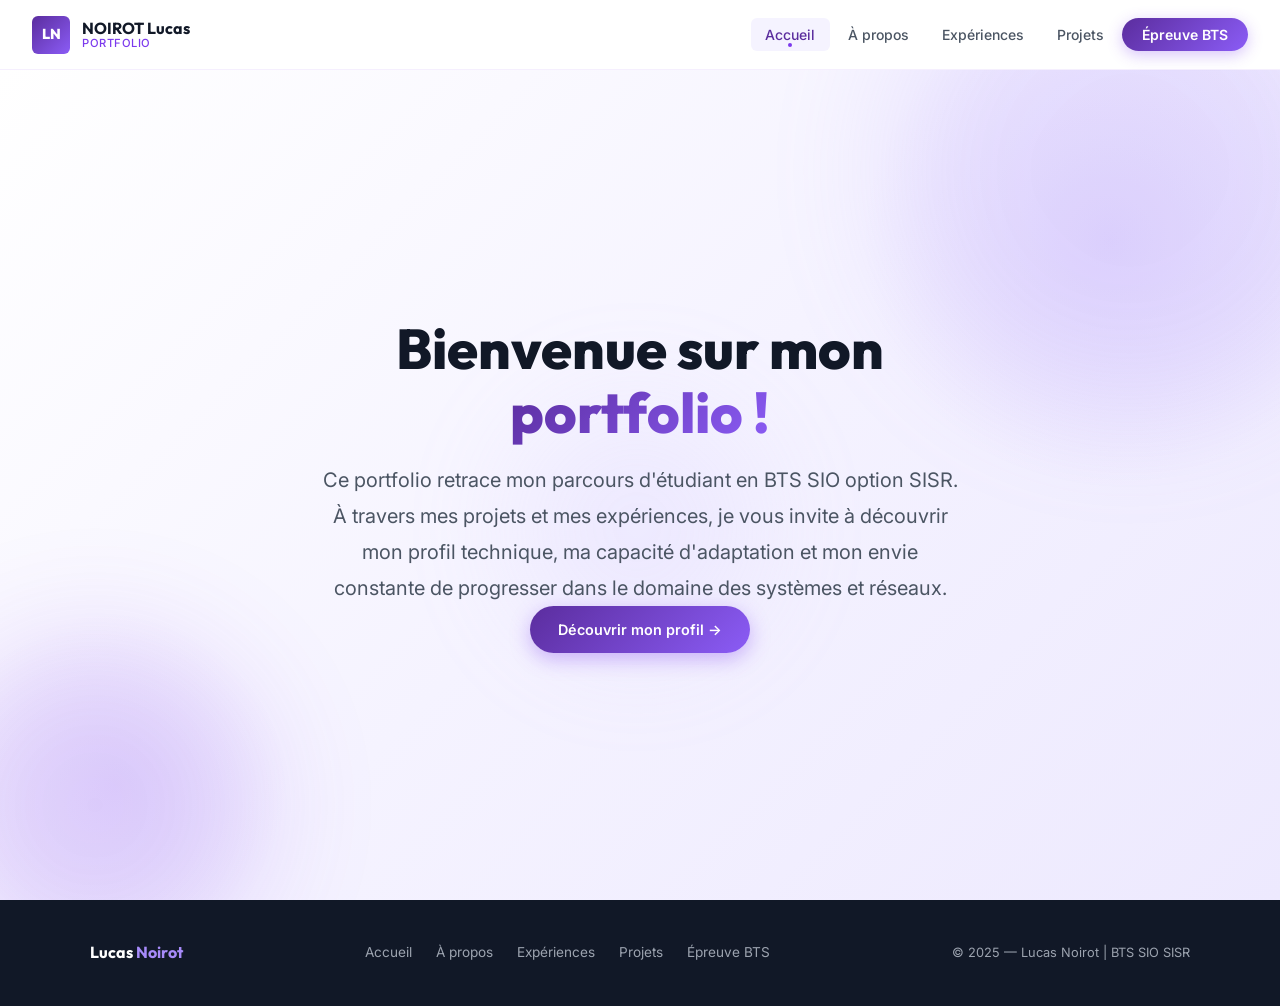
==== index.html @ 3acfbc6f "ta jmere luccas lucas" ====
<!DOCTYPE html>
<html lang="fr">
<head>
  <meta charset="UTF-8"/>
  <meta name="viewport" content="width=device-width, initial-scale=1.0"/>
  <meta name="description" content="Portfolio de Lucas Noirot — Étudiant en BTS SIO option SISR, spécialisé en administration réseau et cybersécurité."/>
  <title>Portfolio — Lucas Noirot | BTS SIO SISR</title>
  <link rel="stylesheet" href="style.css"/>
  <link rel="stylesheet" href="home.css"/>
</head>
<body>

  <!-- NAVBAR -->
  <nav class="navbar" id="navbar">
    <div class="nav-brand">
      <div class="nav-logo-icon">LN</div>
      <div class="nav-brand-text">
        <span class="nav-brand-name">NOIROT Lucas</span>
        <span class="nav-brand-title">Portfolio</span>
      </div>
    </div>
    <ul class="nav-links">
      <li><a href="index.html"               class="nav-link active">Accueil</a></li>
      <li><a href="apropos.html"             class="nav-link">À propos</a></li>
      <li><a href="experiences.html"         class="nav-link">Expériences</a></li>
      <li><a href="projets.html"             class="nav-link">Projets</a></li>
      <li><a href="epreuve-bts.html"         class="nav-link nav-cta">Épreuve BTS</a></li>
    </ul>
    <button class="hamburger" id="hamburger" aria-label="Menu">
      <span></span><span></span><span></span>
    </button>
  </nav>
  <div class="mobile-nav" id="mobileNav">
    <a href="index.html"       class="nav-link active">🏠 Accueil</a>
    <a href="apropos.html"     class="nav-link">👤 À propos</a>
    <a href="experiences.html" class="nav-link">💼 Expériences</a>
    <a href="projets.html"     class="nav-link">🗂️ Projets</a>
    <a href="epreuve-bts.html" class="nav-link">🎓 Épreuve BTS</a>
  </div>

  <main class="page">

    <!-- HERO -->
    <section class="hero">
      <div class="hero-container">
        <h1>Bienvenue sur mon<br/><span>portfolio !</span></h1>
        <p class="hero-sub">
          Ce portfolio retrace mon parcours d'étudiant en BTS SIO option SISR.
          À travers mes projets et mes expériences, je vous invite à découvrir mon profil technique,
          ma capacité d'adaptation et mon envie constante de progresser dans le domaine des systèmes et réseaux.
        </p>
        <div class="hero-actions">
          <a href="apropos.html" class="btn btn-primary">Découvrir mon profil →</a>
        </div>
      </div>
      <div class="hero-blobs">
        <div class="blob blob-1"></div>
        <div class="blob blob-2"></div>
        <div class="blob blob-3"></div>
      </div>
    </section>

  </main>

  <!-- FOOTER -->
  <footer>
    <div class="footer-inner">
      <div class="footer-brand">Lucas <span>Noirot</span></div>
      <div class="footer-links">
        <a href="index.html">Accueil</a>
        <a href="apropos.html">À propos</a>
        <a href="experiences.html">Expériences</a>
        <a href="projets.html">Projets</a>
        <a href="epreuve-bts.html">Épreuve BTS</a>
      </div>
      <p class="footer-copy">© 2025 — Lucas Noirot | BTS SIO SISR</p>
    </div>
  </footer>

  <script src="main.js"></script>
</body>
</html>
---- style.css ----
@import url('https://fonts.googleapis.com/css2?family=Inter:wght@300;400;500;600;700;800&family=Outfit:wght@400;500;600;700;800&display=swap');

/* ─── DESIGN TOKENS ─────────────────────────────────────────── */
:root {
  --purple-900: #2d1458;
  --purple-800: #3b1a7a;
  --purple-700: #5b2d9e;
  --purple-600: #7c3aed;
  --purple-500: #8b5cf6;
  --purple-400: #a78bfa;
  --purple-300: #c4b5fd;
  --purple-200: #ddd6fe;
  --purple-100: #ede9fe;
  --purple-50:  #f5f3ff;

  --white: #ffffff;
  --gray-50:  #f9fafb;
  --gray-100: #f3f4f6;
  --gray-200: #e5e7eb;
  --gray-400: #9ca3af;
  --gray-600: #4b5563;
  --gray-800: #1f2937;
  --gray-900: #111827;

  --gradient-hero: linear-gradient(135deg, #ffffff 0%, #f5f3ff 50%, #ede9fe 100%);
  --gradient-purple: linear-gradient(135deg, var(--purple-700) 0%, var(--purple-500) 100%);
  --gradient-card: linear-gradient(145deg, #ffffff 0%, #f9f7ff 100%);

  --shadow-sm:  0 1px 3px rgba(124,58,237,.08), 0 1px 2px rgba(0,0,0,.04);
  --shadow-md:  0 4px 16px rgba(124,58,237,.12), 0 2px 6px rgba(0,0,0,.05);
  --shadow-lg:  0 10px 40px rgba(124,58,237,.15), 0 4px 12px rgba(0,0,0,.06);
  --shadow-xl:  0 20px 60px rgba(124,58,237,.20), 0 8px 20px rgba(0,0,0,.08);

  --radius-sm:  6px;
  --radius-md:  12px;
  --radius-lg:  20px;
  --radius-xl:  28px;
  --radius-full: 9999px;

  --transition: all .25s cubic-bezier(.4,0,.2,1);
  --transition-slow: all .4s cubic-bezier(.4,0,.2,1);
}

/* ─── RESET ──────────────────────────────────────────────────── */
*, *::before, *::after { box-sizing: border-box; margin: 0; padding: 0; }
html { scroll-behavior: smooth; font-size: 16px; }
body {
  font-family: 'Inter', sans-serif;
  background: var(--white);
  color: var(--gray-800);
  line-height: 1.6;
  overflow-x: hidden;
}
a { text-decoration: none; color: inherit; }
ul { list-style: none; }
img { display: block; max-width: 100%; }

/* ─── SCROLLBAR ──────────────────────────────────────────────── */
::-webkit-scrollbar { width: 6px; }
::-webkit-scrollbar-track { background: var(--purple-50); }
::-webkit-scrollbar-thumb { background: var(--purple-400); border-radius: 3px; }

/* ─── NAVBAR ─────────────────────────────────────────────────── */
.navbar {
  position: fixed;
  top: 0; left: 0; right: 0;
  z-index: 1000;
  background: rgba(255,255,255,.85);
  backdrop-filter: blur(20px);
  -webkit-backdrop-filter: blur(20px);
  border-bottom: 1px solid rgba(124,58,237,.08);
  padding: 0 2rem;
  height: 70px;
  display: flex;
  align-items: center;
  justify-content: space-between;
  transition: var(--transition);
}
.navbar.scrolled {
  box-shadow: var(--shadow-md);
}
.nav-brand {
  display: flex;
  align-items: center;
  gap: .75rem;
}
.nav-logo-icon {
  width: 38px; height: 38px;
  background: var(--gradient-purple);
  border-radius: var(--radius-sm);
  display: flex; align-items: center; justify-content: center;
  color: white;
  font-family: 'Outfit', sans-serif;
  font-weight: 800;
  font-size: .9rem;
  letter-spacing: -.5px;
}
.nav-brand-text {
  display: flex;
  flex-direction: column;
  line-height: 1.1;
}
.nav-brand-name {
  font-family: 'Outfit', sans-serif;
  font-weight: 700;
  font-size: 1rem;
  color: var(--gray-900);
}
.nav-brand-title {
  font-size: .7rem;
  color: var(--purple-600);
  font-weight: 500;
  letter-spacing: .5px;
  text-transform: uppercase;
}
.nav-links {
  display: flex;
  align-items: center;
  gap: .25rem;
}
.nav-link {
  position: relative;
  padding: .5rem .9rem;
  font-size: .875rem;
  font-weight: 500;
  color: var(--gray-600);
  border-radius: var(--radius-sm);
  transition: var(--transition);
}
.nav-link:hover, .nav-link.active {
  color: var(--purple-700);
  background: var(--purple-50);
}
.nav-link.active::after {
  content: '';
  position: absolute;
  bottom: 4px; left: 50%;
  transform: translateX(-50%);
  width: 4px; height: 4px;
  background: var(--purple-600);
  border-radius: 50%;
}
.nav-cta {
  background: var(--gradient-purple);
  color: white !important;
  border-radius: var(--radius-full);
  padding: .5rem 1.25rem !important;
  font-weight: 600;
  box-shadow: 0 4px 15px rgba(124,58,237,.3);
}
.nav-cta:hover {
  transform: translateY(-1px);
  box-shadow: 0 6px 20px rgba(124,58,237,.4);
  background: var(--purple-50) !important;
  color: var(--purple-700) !important;
}

/* Hamburger */
.hamburger {
  display: none;
  flex-direction: column;
  gap: 5px;
  cursor: pointer;
  padding: .5rem;
  border: none;
  background: none;
}
.hamburger span {
  display: block;
  width: 24px; height: 2px;
  background: var(--gray-800);
  border-radius: 2px;
  transition: var(--transition);
}

/* Mobile Nav */
.mobile-nav {
  display: none;
  position: fixed;
  top: 70px; left: 0; right: 0;
  background: rgba(255,255,255,.97);
  backdrop-filter: blur(20px);
  z-index: 999;
  padding: 1rem;
  border-bottom: 1px solid var(--purple-100);
  flex-direction: column;
  gap: .5rem;
  box-shadow: var(--shadow-lg);
}
.mobile-nav.open { display: flex; }
.mobile-nav .nav-link { padding: .75rem 1rem; font-size: 1rem; }

/* ─── PAGE WRAPPER ───────────────────────────────────────────── */
.page { padding-top: 70px; min-height: 100vh; }

/* ─── HERO SECTION ───────────────────────────────────────────── */
.hero {
  background: var(--gradient-hero);
  min-height: calc(100vh - 70px);
  display: flex;
  align-items: center;
  padding: 4rem 2rem;
  position: relative;
  overflow: hidden;
}
.hero::before {
  content: '';
  position: absolute;
  top: -80px; right: -80px;
  width: 500px; height: 500px;
  background: radial-gradient(circle, rgba(139,92,246,.14) 0%, transparent 70%);
  border-radius: 50%;
  pointer-events: none;
}
.hero::after {
  content: '';
  position: absolute;
  bottom: -60px; left: -60px;
  width: 350px; height: 350px;
  background: radial-gradient(circle, rgba(124,58,237,.1) 0%, transparent 70%);
  border-radius: 50%;
  pointer-events: none;
}
.hero-container {
  max-width: 780px;
  margin: 0 auto;
  text-align: center;
  position: relative;
  z-index: 1;
}
.hero-badge {
  display: inline-flex;
  align-items: center;
  gap: .5rem;
  background: rgba(124,58,237,.1);
  color: var(--purple-700);
  border: 1px solid rgba(124,58,237,.2);
  padding: .4rem 1rem;
  border-radius: var(--radius-full);
  font-size: .8rem;
  font-weight: 600;
  letter-spacing: .5px;
  text-transform: uppercase;
  margin-bottom: 1.5rem;
  animation: fadeInDown .6s ease both;
}
.hero-badge::before { content: '●'; font-size: .5rem; animation: pulse 2s infinite; }
@keyframes pulse { 0%,100% { opacity: 1; } 50% { opacity: .4; } }

.hero h1 {
  font-family: 'Outfit', sans-serif;
  font-size: clamp(2rem, 5vw, 3.5rem);
  font-weight: 800;
  color: var(--gray-900);
  line-height: 1.15;
  margin-bottom: 1rem;
  animation: fadeInUp .6s ease .1s both;
}
.hero h1 span {
  background: var(--gradient-purple);
  -webkit-background-clip: text;
  -webkit-text-fill-color: transparent;
  background-clip: text;
}
.hero-sub {
  font-size: clamp(1rem, 2vw, 1.25rem);
  color: var(--gray-600);
  max-width: 640px;
  margin: 0 auto;
  line-height: 1.8;
  animation: fadeInUp .6s ease .2s both;
}
.hero-actions {
  display: flex;
  gap: 1rem;
  justify-content: center;
  flex-wrap: wrap;
  animation: fadeInUp .6s ease .3s both;
}

/* ─── BUTTONS ────────────────────────────────────────────────── */
.btn {
  display: inline-flex;
  align-items: center;
  gap: .5rem;
  padding: .75rem 1.75rem;
  border-radius: var(--radius-full);
  font-size: .9rem;
  font-weight: 600;
  border: none;
  cursor: pointer;
  transition: var(--transition);
  text-decoration: none;
}
.btn-primary {
  background: var(--gradient-purple);
  color: white;
  box-shadow: 0 6px 20px rgba(124,58,237,.35);
}
.btn-primary:hover {
  transform: translateY(-2px);
  box-shadow: 0 10px 28px rgba(124,58,237,.45);
}
.btn-outline {
  background: transparent;
  color: var(--purple-700);
  border: 2px solid var(--purple-300);
}
.btn-outline:hover {
  background: var(--purple-50);
  border-color: var(--purple-500);
  transform: translateY(-2px);
}

/* ─── SECTION BASICS ─────────────────────────────────────────── */
.section {
  padding: 4rem 2rem;
}
.section-alt { background: var(--purple-50); }
.section-header {
  text-align: center;
  margin-bottom: 3rem;
}
.section-label {
  display: inline-block;
  font-size: .75rem;
  font-weight: 700;
  letter-spacing: 2px;
  text-transform: uppercase;
  color: var(--purple-600);
  margin-bottom: .75rem;
}
.section-title {
  font-family: 'Outfit', sans-serif;
  font-size: clamp(1.6rem, 3vw, 2.4rem);
  font-weight: 800;
  color: var(--gray-900);
  margin-bottom: .75rem;
}
.section-title span {
  background: var(--gradient-purple);
  -webkit-background-clip: text;
  -webkit-text-fill-color: transparent;
  background-clip: text;
}
.section-desc {
  color: var(--gray-600);
  max-width: 550px;
  margin: 0 auto;
  font-size: .95rem;
}
.container { max-width: 1100px; margin: 0 auto; }

/* ─── CARDS ──────────────────────────────────────────────────── */
.card {
  background: var(--gradient-card);
  border: 1px solid rgba(124,58,237,.1);
  border-radius: var(--radius-lg);
  padding: 1.75rem;
  box-shadow: var(--shadow-sm);
  transition: var(--transition);
}
.card:hover {
  transform: translateY(-4px);
  box-shadow: var(--shadow-lg);
  border-color: rgba(124,58,237,.2);
}

/* ─── TAGS / BADGES ──────────────────────────────────────────── */
.tag {
  display: inline-flex;
  align-items: center;
  gap: .3rem;
  padding: .2rem .65rem;
  border-radius: var(--radius-full);
  font-size: .75rem;
  font-weight: 600;
  background: var(--purple-100);
  color: var(--purple-700);
  border: 1px solid var(--purple-200);
}
.tag-stage { background: rgba(139,92,246,.12); color: var(--purple-700); border-color: var(--purple-200); }
.tag-pro   { background: rgba(45,20,88,.08); color: var(--purple-900); border-color: rgba(45,20,88,.15); }
.tag-decouverte { background: rgba(16,185,129,.1); color: #065f46; border-color: rgba(16,185,129,.25); }

/* ─── FOOTER ─────────────────────────────────────────────────── */
footer {
  background: var(--gray-900);
  color: var(--gray-400);
  padding: 2.5rem 2rem;
}
.footer-inner {
  max-width: 1100px;
  margin: 0 auto;
  display: flex;
  align-items: center;
  justify-content: space-between;
  flex-wrap: wrap;
  gap: 1rem;
}
.footer-brand {
  font-family: 'Outfit', sans-serif;
  font-weight: 700;
  color: white;
  font-size: 1rem;
}
.footer-brand span { color: var(--purple-400); }
.footer-links { display: flex; gap: 1.5rem; }
.footer-links a { font-size: .85rem; transition: var(--transition); }
.footer-links a:hover { color: var(--purple-400); }
.footer-copy { font-size: .8rem; color: var(--gray-400); }

/* ─── ANIMATIONS ─────────────────────────────────────────────── */
@keyframes fadeInUp   { from { opacity:0; transform: translateY(20px); } to { opacity:1; transform: none; } }
@keyframes fadeInDown { from { opacity:0; transform: translateY(-20px); } to { opacity:1; transform: none; } }

.animate-in {
  opacity: 0;
  transform: translateY(24px);
  transition: opacity .55s ease, transform .55s ease;
}
.animate-in.visible {
  opacity: 1;
  transform: none;
}
.delay-1 { transition-delay: .1s; }
.delay-2 { transition-delay: .2s; }
.delay-3 { transition-delay: .3s; }
.delay-4 { transition-delay: .4s; }

/* ─── DIVIDER ────────────────────────────────────────────────── */
.divider {
  width: 60px; height: 4px;
  background: var(--gradient-purple);
  border-radius: 2px;
  margin: 1rem auto 0;
}

/* ─── RESPONSIVE ─────────────────────────────────────────────── */
@media (max-width: 768px) {
  .nav-links { display: none; }
  .hamburger { display: flex; }
  .hero { padding: 3rem 1.25rem 2.5rem; }
  .section { padding: 3rem 1.25rem; }
  .footer-inner { flex-direction: column; text-align: center; }
  .footer-links { justify-content: center; }
}
---- home.css ----
/* ─── HOME SPECIFIC ──────────────────────────────────────────── */

/* Blobs */
.hero-blobs { position: absolute; inset: 0; pointer-events: none; overflow: hidden; }
.blob {
  position: absolute;
  border-radius: 50%;
  filter: blur(60px);
  opacity: .15;
}
.blob-1 {
  width: 500px; height: 500px;
  background: var(--purple-400);
  top: -150px; right: -100px;
  animation: float1 8s ease-in-out infinite;
}
.blob-2 {
  width: 350px; height: 350px;
  background: var(--purple-600);
  bottom: -80px; left: -80px;
  animation: float2 10s ease-in-out infinite;
}
.blob-3 {
  width: 250px; height: 250px;
  background: var(--purple-300);
  top: 40%; left: 40%;
  animation: float1 12s ease-in-out infinite reverse;
}
@keyframes float1 { 0%,100% { transform: translateY(0) scale(1); } 50% { transform: translateY(-30px) scale(1.05); } }
@keyframes float2 { 0%,100% { transform: translateY(0) scale(1); } 50% { transform: translateY(20px) scale(.95); } }

/* Stats */
.section-stats { padding-top: 3rem; padding-bottom: 3rem; }
.stats-grid {
  display: grid;
  grid-template-columns: repeat(auto-fit, minmax(200px, 1fr));
  gap: 1.25rem;
}
.stat-card {
  background: white;
  border: 1px solid rgba(124,58,237,.1);
  border-radius: var(--radius-lg);
  padding: 1.5rem;
  text-align: center;
  box-shadow: var(--shadow-sm);
  transition: var(--transition);
  position: relative;
  overflow: hidden;
}
.stat-card::before {
  content: '';
  position: absolute;
  top: 0; left: 0; right: 0;
  height: 3px;
  background: var(--gradient-purple);
}
.stat-card:hover { transform: translateY(-4px); box-shadow: var(--shadow-md); }
.stat-number {
  display: block;
  font-family: 'Outfit', sans-serif;
  font-size: 2.25rem;
  font-weight: 800;
  background: var(--gradient-purple);
  -webkit-background-clip: text;
  -webkit-text-fill-color: transparent;
  background-clip: text;
  line-height: 1;
  margin-bottom: .4rem;
}
.stat-label {
  font-size: .8rem;
  color: var(--gray-600);
  font-weight: 500;
}

/* Rubriques */
.rubriques-grid {
  display: grid;
  grid-template-columns: repeat(auto-fit, minmax(230px, 1fr));
  gap: 1.25rem;
}
.rubrique-card {
  display: flex;
  flex-direction: column;
  gap: .75rem;
  background: white;
  border: 1px solid rgba(124,58,237,.1);
  border-radius: var(--radius-lg);
  padding: 2rem 1.5rem;
  box-shadow: var(--shadow-sm);
  transition: var(--transition);
  cursor: pointer;
}
.rubrique-card:hover {
  transform: translateY(-6px);
  box-shadow: var(--shadow-xl);
  border-color: var(--purple-400);
}
.rubrique-card:hover .rubrique-link { color: var(--purple-600); gap: .75rem; }
.rubrique-icon {
  width: 52px; height: 52px;
  background: var(--purple-50);
  border: 1px solid var(--purple-200);
  border-radius: var(--radius-md);
  display: flex;
  align-items: center;
  justify-content: center;
  font-size: 1.5rem;
}
.rubrique-card h3 {
  font-family: 'Outfit', sans-serif;
  font-size: 1.05rem;
  font-weight: 700;
  color: var(--gray-900);
}
.rubrique-card p {
  font-size: .875rem;
  color: var(--gray-600);
  line-height: 1.6;
  flex: 1;
}
.rubrique-link {
  font-size: .85rem;
  font-weight: 600;
  color: var(--purple-500);
  display: inline-flex;
  align-items: center;
  gap: .35rem;
  transition: var(--transition);
}

/* Skills */
.skills-grid {
  display: grid;
  grid-template-columns: repeat(auto-fit, minmax(160px, 1fr));
  gap: 1rem;
}
.skill-item {
  display: flex;
  flex-direction: column;
  align-items: center;
  gap: .75rem;
  background: white;
  border: 1px solid rgba(124,58,237,.08);
  border-radius: var(--radius-lg);
  padding: 1.5rem 1rem;
  text-align: center;
  transition: var(--transition);
  box-shadow: var(--shadow-sm);
}
.skill-item:hover {
  background: var(--purple-50);
  border-color: var(--purple-300);
  transform: translateY(-3px);
  box-shadow: var(--shadow-md);
}
.skill-icon {
  font-size: 1.75rem;
  width: 52px; height: 52px;
  background: var(--purple-100);
  border-radius: var(--radius-md);
  display: flex;
  align-items: center;
  justify-content: center;
}
.skill-name {
  font-size: .82rem;
  font-weight: 600;
  color: var(--gray-700);
}
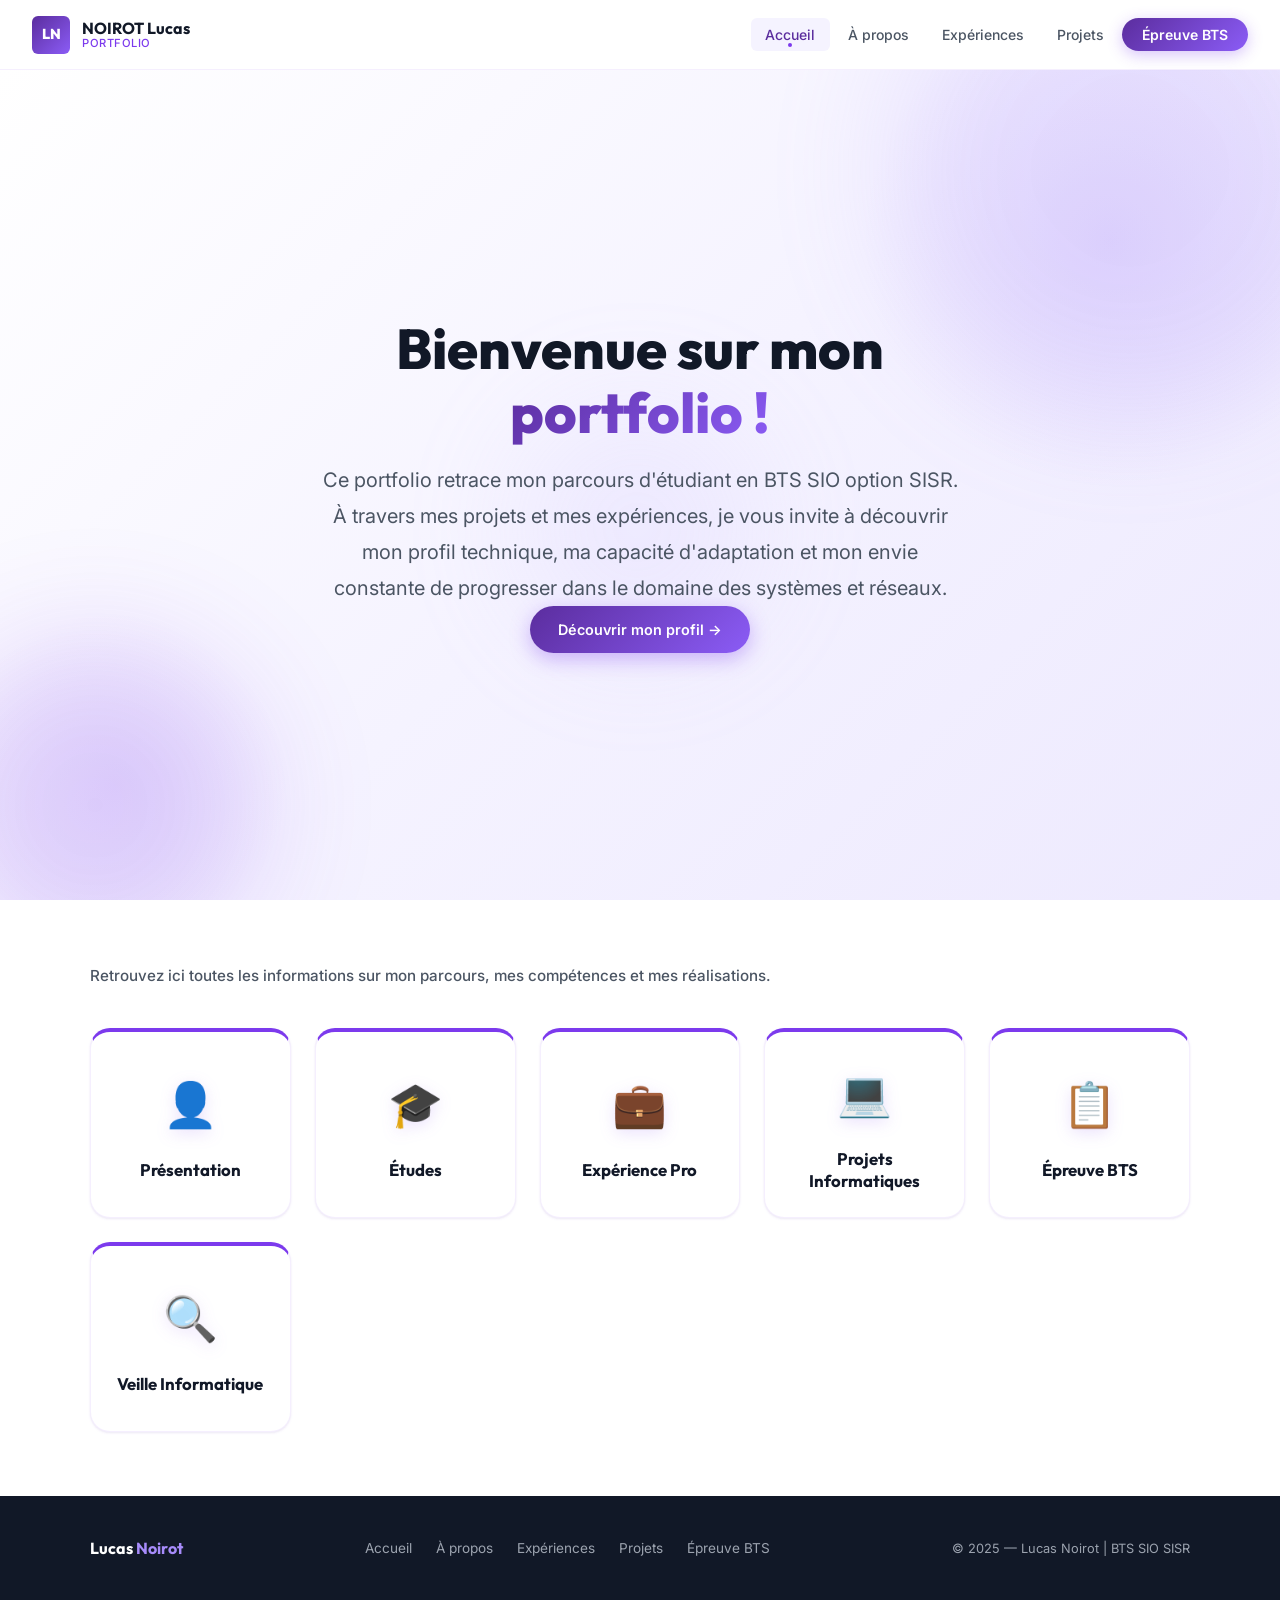
==== commit 3513ab06: "update home" ====
--- a/index.html
+++ b/index.html
@@ -10,7 +10,6 @@
 </head>
 <body>
 
-  <!-- NAVBAR -->
   <nav class="navbar" id="navbar">
     <div class="nav-brand">
       <div class="nav-logo-icon">LN</div>
@@ -40,7 +39,6 @@
 
   <main class="page">
 
-    <!-- HERO -->
     <section class="hero">
       <div class="hero-container">
         <h1>Bienvenue sur mon<br/><span>portfolio !</span></h1>
@@ -60,9 +58,43 @@
       </div>
     </section>
 
+    <section class="quick-nav-section">
+      <div class="container">
+        <p class="section-desc animate-in" style="text-align: left; max-width: 100%; margin-bottom: 2rem; color: var(--gray-600); font-weight: 500;">
+          Retrouvez ici toutes les informations sur mon parcours, mes compétences et mes réalisations.
+        </p>
+        
+        <div class="quick-nav-grid">
+          <a href="apropos.html" class="quick-nav-card animate-in">
+            <div class="quick-nav-icon">👤</div>
+            <h3 class="quick-nav-title">Présentation</h3>
+          </a>
+          <a href="apropos.html#etudes" class="quick-nav-card animate-in delay-1">
+            <div class="quick-nav-icon">🎓</div>
+            <h3 class="quick-nav-title">Études</h3>
+          </a>
+          <a href="experiences.html" class="quick-nav-card animate-in delay-2">
+            <div class="quick-nav-icon">💼</div>
+            <h3 class="quick-nav-title">Expérience Pro</h3>
+          </a>
+          <a href="projets.html" class="quick-nav-card animate-in delay-3">
+            <div class="quick-nav-icon">💻</div>
+            <h3 class="quick-nav-title">Projets Informatiques</h3>
+          </a>
+          <a href="epreuve-bts.html" class="quick-nav-card animate-in delay-4">
+            <div class="quick-nav-icon">📋</div>
+            <h3 class="quick-nav-title">Épreuve BTS</h3>
+          </a>
+          <a href="epreuve-bts.html#veille" class="quick-nav-card animate-in">
+            <div class="quick-nav-icon">🔍</div>
+            <h3 class="quick-nav-title">Veille Informatique</h3>
+          </a>
+        </div>
+      </div>
+    </section>
+
   </main>
 
-  <!-- FOOTER -->
   <footer>
     <div class="footer-inner">
       <div class="footer-brand">Lucas <span>Noirot</span></div>
--- a/home.css
+++ b/home.css
@@ -168,3 +168,99 @@
   font-weight: 600;
   color: var(--gray-700);
 }
+
+/* Quick Navigation Cards (from user screenshot) */
+.quick-nav-section {
+  padding: 4rem 2rem;
+  background: var(--white);
+  position: relative;
+  z-index: 2;
+}
+
+.quick-nav-grid {
+  display: grid;
+  grid-template-columns: repeat(5, 1fr);
+  gap: 1.5rem;
+  max-width: 1100px;
+  margin: 2.5rem auto 0;
+}
+
+.quick-nav-card {
+  background: white;
+  border-radius: var(--radius-lg);
+  border: 1px solid rgba(124, 58, 237, 0.08);
+  border-top: 4px solid var(--purple-600);
+  padding: 2.5rem 1.5rem;
+  text-align: center;
+  display: flex;
+  flex-direction: column;
+  align-items: center;
+  justify-content: center;
+  gap: 1.25rem;
+  box-shadow: var(--shadow-sm);
+  transition: var(--transition);
+  cursor: pointer;
+  height: 190px;
+  text-decoration: none;
+  color: inherit;
+}
+
+.quick-nav-card:hover {
+  transform: translateY(-6px);
+  box-shadow: var(--shadow-xl);
+  border-top-color: var(--purple-800);
+  border-color: rgba(124, 58, 237, 0.2);
+}
+
+.quick-nav-icon {
+  font-size: 2.75rem;
+  filter: drop-shadow(0 4px 8px rgba(124, 58, 237, 0.15));
+  transition: var(--transition);
+}
+
+.quick-nav-card:hover .quick-nav-icon {
+  transform: scale(1.12);
+}
+
+.quick-nav-title {
+  font-family: 'Outfit', sans-serif;
+  font-size: 1.05rem;
+  font-weight: 700;
+  color: var(--gray-900);
+  margin: 0;
+  line-height: 1.3;
+}
+
+/* For grid columns on medium/small screens */
+@media (max-width: 1024px) {
+  .quick-nav-grid {
+    grid-template-columns: repeat(3, 1fr);
+  }
+}
+
+@media (max-width: 768px) {
+  .quick-nav-grid {
+    grid-template-columns: repeat(2, 1fr);
+    gap: 1.25rem;
+  }
+  .quick-nav-card {
+    height: 170px;
+    padding: 2rem 1rem;
+  }
+  .quick-nav-icon {
+    font-size: 2.5rem;
+  }
+  .quick-nav-title {
+    font-size: 0.95rem;
+  }
+}
+
+@media (max-width: 480px) {
+  .quick-nav-grid {
+    grid-template-columns: 1fr;
+    gap: 1rem;
+  }
+  .quick-nav-card {
+    height: 150px;
+  }
+}
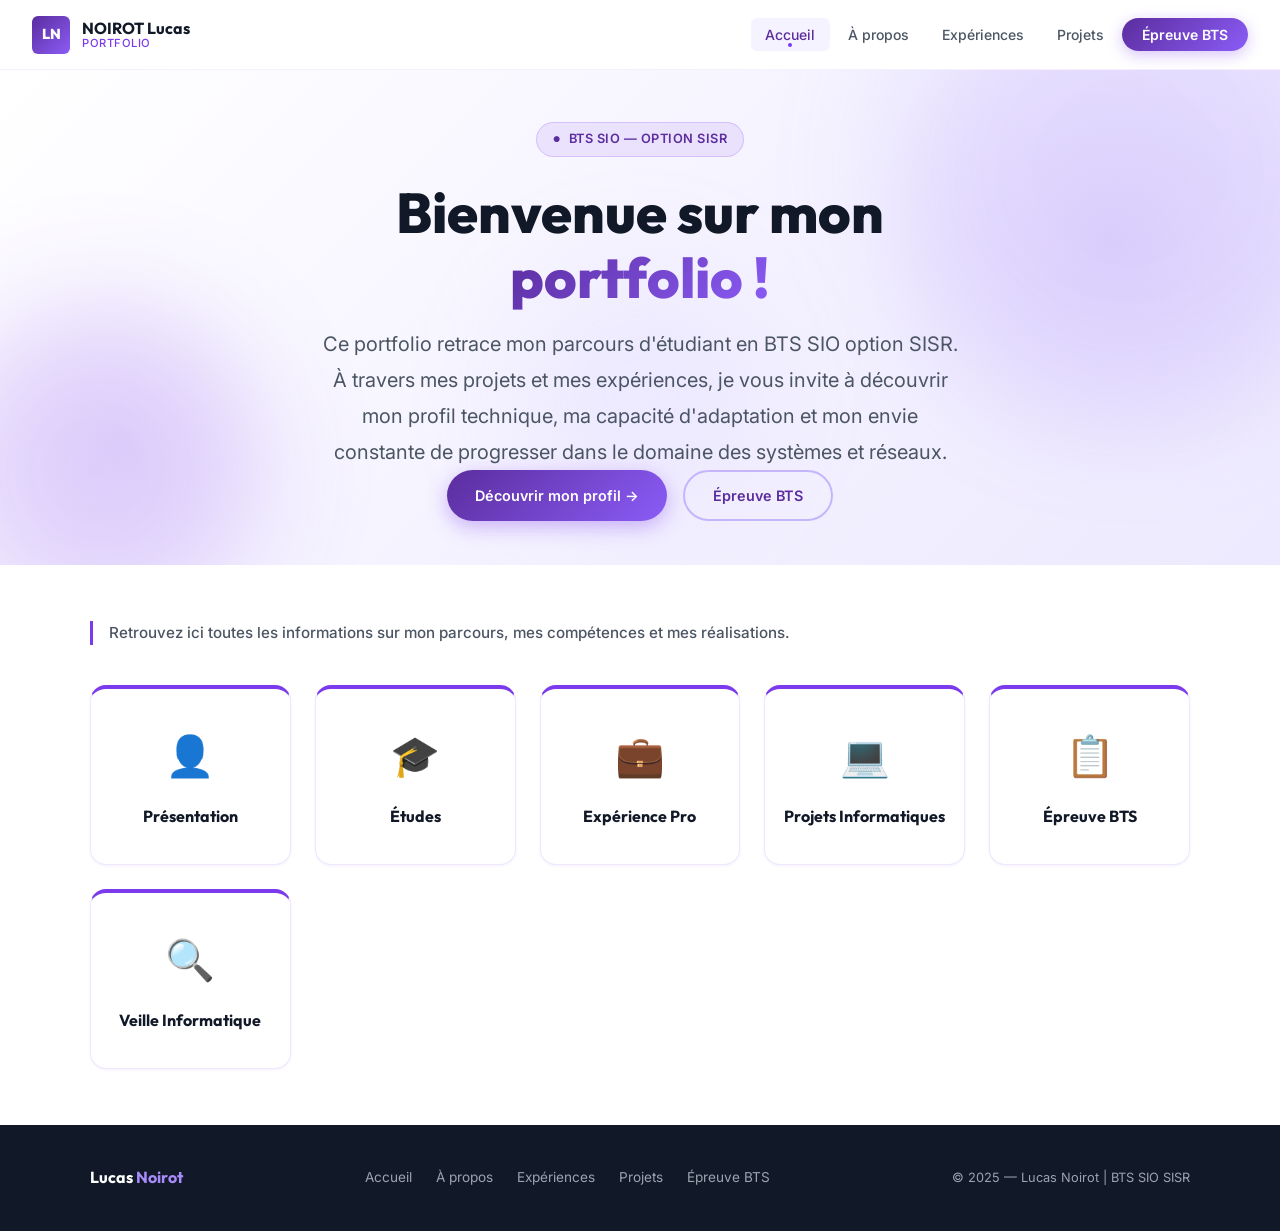
==== commit 56041550: "Update index.html" ====
--- a/index.html
+++ b/index.html
@@ -39,8 +39,9 @@
 
   <main class="page">
 
-    <section class="hero">
+    <section class="hero" style="min-height: 55vh; padding: 3rem 2rem 2.5rem;">
       <div class="hero-container">
+        <div class="hero-badge">BTS SIO — Option SISR</div>
         <h1>Bienvenue sur mon<br/><span>portfolio !</span></h1>
         <p class="hero-sub">
           Ce portfolio retrace mon parcours d'étudiant en BTS SIO option SISR.
@@ -49,6 +50,7 @@
         </p>
         <div class="hero-actions">
           <a href="apropos.html" class="btn btn-primary">Découvrir mon profil →</a>
+          <a href="epreuve-bts.html" class="btn btn-outline">Épreuve BTS</a>
         </div>
       </div>
       <div class="hero-blobs">
@@ -58,37 +60,44 @@
       </div>
     </section>
 
-    <section class="quick-nav-section">
+    <section style="padding: 3.5rem 2rem; background: #fff;">
       <div class="container">
-        <p class="section-desc animate-in" style="text-align: left; max-width: 100%; margin-bottom: 2rem; color: var(--gray-600); font-weight: 500;">
+        <p style="font-size: 0.95rem; color: #4b5563; font-weight: 500; margin-bottom: 2.5rem; border-left: 3px solid #7c3aed; padding-left: 1rem;">
           Retrouvez ici toutes les informations sur mon parcours, mes compétences et mes réalisations.
         </p>
-        
-        <div class="quick-nav-grid">
-          <a href="apropos.html" class="quick-nav-card animate-in">
-            <div class="quick-nav-icon">👤</div>
-            <h3 class="quick-nav-title">Présentation</h3>
+
+        <div style="display: grid; grid-template-columns: repeat(auto-fill, minmax(180px, 1fr)); gap: 1.5rem;">
+
+          <a href="apropos.html" style="display:flex; flex-direction:column; align-items:center; justify-content:center; gap:1rem; background:#fff; border:1px solid rgba(124,58,237,0.12); border-top:4px solid #7c3aed; border-radius:16px; padding:2rem 1rem; text-align:center; height:180px; text-decoration:none; color:inherit; box-shadow:0 1px 3px rgba(124,58,237,0.08); transition:all .25s ease;" onmouseover="this.style.transform='translateY(-6px)';this.style.boxShadow='0 20px 60px rgba(124,58,237,0.2)'" onmouseout="this.style.transform='';this.style.boxShadow='0 1px 3px rgba(124,58,237,0.08)'">
+            <span style="font-size:2.5rem;">👤</span>
+            <span style="font-family:'Outfit',sans-serif; font-size:1rem; font-weight:700; color:#111827;">Présentation</span>
           </a>
-          <a href="apropos.html#etudes" class="quick-nav-card animate-in delay-1">
-            <div class="quick-nav-icon">🎓</div>
-            <h3 class="quick-nav-title">Études</h3>
+
+          <a href="apropos.html#etudes" style="display:flex; flex-direction:column; align-items:center; justify-content:center; gap:1rem; background:#fff; border:1px solid rgba(124,58,237,0.12); border-top:4px solid #7c3aed; border-radius:16px; padding:2rem 1rem; text-align:center; height:180px; text-decoration:none; color:inherit; box-shadow:0 1px 3px rgba(124,58,237,0.08); transition:all .25s ease;" onmouseover="this.style.transform='translateY(-6px)';this.style.boxShadow='0 20px 60px rgba(124,58,237,0.2)'" onmouseout="this.style.transform='';this.style.boxShadow='0 1px 3px rgba(124,58,237,0.08)'">
+            <span style="font-size:2.5rem;">🎓</span>
+            <span style="font-family:'Outfit',sans-serif; font-size:1rem; font-weight:700; color:#111827;">Études</span>
           </a>
-          <a href="experiences.html" class="quick-nav-card animate-in delay-2">
-            <div class="quick-nav-icon">💼</div>
-            <h3 class="quick-nav-title">Expérience Pro</h3>
+
+          <a href="experiences.html" style="display:flex; flex-direction:column; align-items:center; justify-content:center; gap:1rem; background:#fff; border:1px solid rgba(124,58,237,0.12); border-top:4px solid #7c3aed; border-radius:16px; padding:2rem 1rem; text-align:center; height:180px; text-decoration:none; color:inherit; box-shadow:0 1px 3px rgba(124,58,237,0.08); transition:all .25s ease;" onmouseover="this.style.transform='translateY(-6px)';this.style.boxShadow='0 20px 60px rgba(124,58,237,0.2)'" onmouseout="this.style.transform='';this.style.boxShadow='0 1px 3px rgba(124,58,237,0.08)'">
+            <span style="font-size:2.5rem;">💼</span>
+            <span style="font-family:'Outfit',sans-serif; font-size:1rem; font-weight:700; color:#111827;">Expérience Pro</span>
           </a>
-          <a href="projets.html" class="quick-nav-card animate-in delay-3">
-            <div class="quick-nav-icon">💻</div>
-            <h3 class="quick-nav-title">Projets Informatiques</h3>
+
+          <a href="projets.html" style="display:flex; flex-direction:column; align-items:center; justify-content:center; gap:1rem; background:#fff; border:1px solid rgba(124,58,237,0.12); border-top:4px solid #7c3aed; border-radius:16px; padding:2rem 1rem; text-align:center; height:180px; text-decoration:none; color:inherit; box-shadow:0 1px 3px rgba(124,58,237,0.08); transition:all .25s ease;" onmouseover="this.style.transform='translateY(-6px)';this.style.boxShadow='0 20px 60px rgba(124,58,237,0.2)'" onmouseout="this.style.transform='';this.style.boxShadow='0 1px 3px rgba(124,58,237,0.08)'">
+            <span style="font-size:2.5rem;">💻</span>
+            <span style="font-family:'Outfit',sans-serif; font-size:1rem; font-weight:700; color:#111827;">Projets Informatiques</span>
           </a>
-          <a href="epreuve-bts.html" class="quick-nav-card animate-in delay-4">
-            <div class="quick-nav-icon">📋</div>
-            <h3 class="quick-nav-title">Épreuve BTS</h3>
+
+          <a href="epreuve-bts.html" style="display:flex; flex-direction:column; align-items:center; justify-content:center; gap:1rem; background:#fff; border:1px solid rgba(124,58,237,0.12); border-top:4px solid #7c3aed; border-radius:16px; padding:2rem 1rem; text-align:center; height:180px; text-decoration:none; color:inherit; box-shadow:0 1px 3px rgba(124,58,237,0.08); transition:all .25s ease;" onmouseover="this.style.transform='translateY(-6px)';this.style.boxShadow='0 20px 60px rgba(124,58,237,0.2)'" onmouseout="this.style.transform='';this.style.boxShadow='0 1px 3px rgba(124,58,237,0.08)'">
+            <span style="font-size:2.5rem;">📋</span>
+            <span style="font-family:'Outfit',sans-serif; font-size:1rem; font-weight:700; color:#111827;">Épreuve BTS</span>
           </a>
-          <a href="epreuve-bts.html#veille" class="quick-nav-card animate-in">
-            <div class="quick-nav-icon">🔍</div>
-            <h3 class="quick-nav-title">Veille Informatique</h3>
+
+          <a href="epreuve-bts.html#veille" style="display:flex; flex-direction:column; align-items:center; justify-content:center; gap:1rem; background:#fff; border:1px solid rgba(124,58,237,0.12); border-top:4px solid #7c3aed; border-radius:16px; padding:2rem 1rem; text-align:center; height:180px; text-decoration:none; color:inherit; box-shadow:0 1px 3px rgba(124,58,237,0.08); transition:all .25s ease;" onmouseover="this.style.transform='translateY(-6px)';this.style.boxShadow='0 20px 60px rgba(124,58,237,0.2)'" onmouseout="this.style.transform='';this.style.boxShadow='0 1px 3px rgba(124,58,237,0.08)'">
+            <span style="font-size:2.5rem;">🔍</span>
+            <span style="font-family:'Outfit',sans-serif; font-size:1rem; font-weight:700; color:#111827;">Veille Informatique</span>
           </a>
+
         </div>
       </div>
     </section>
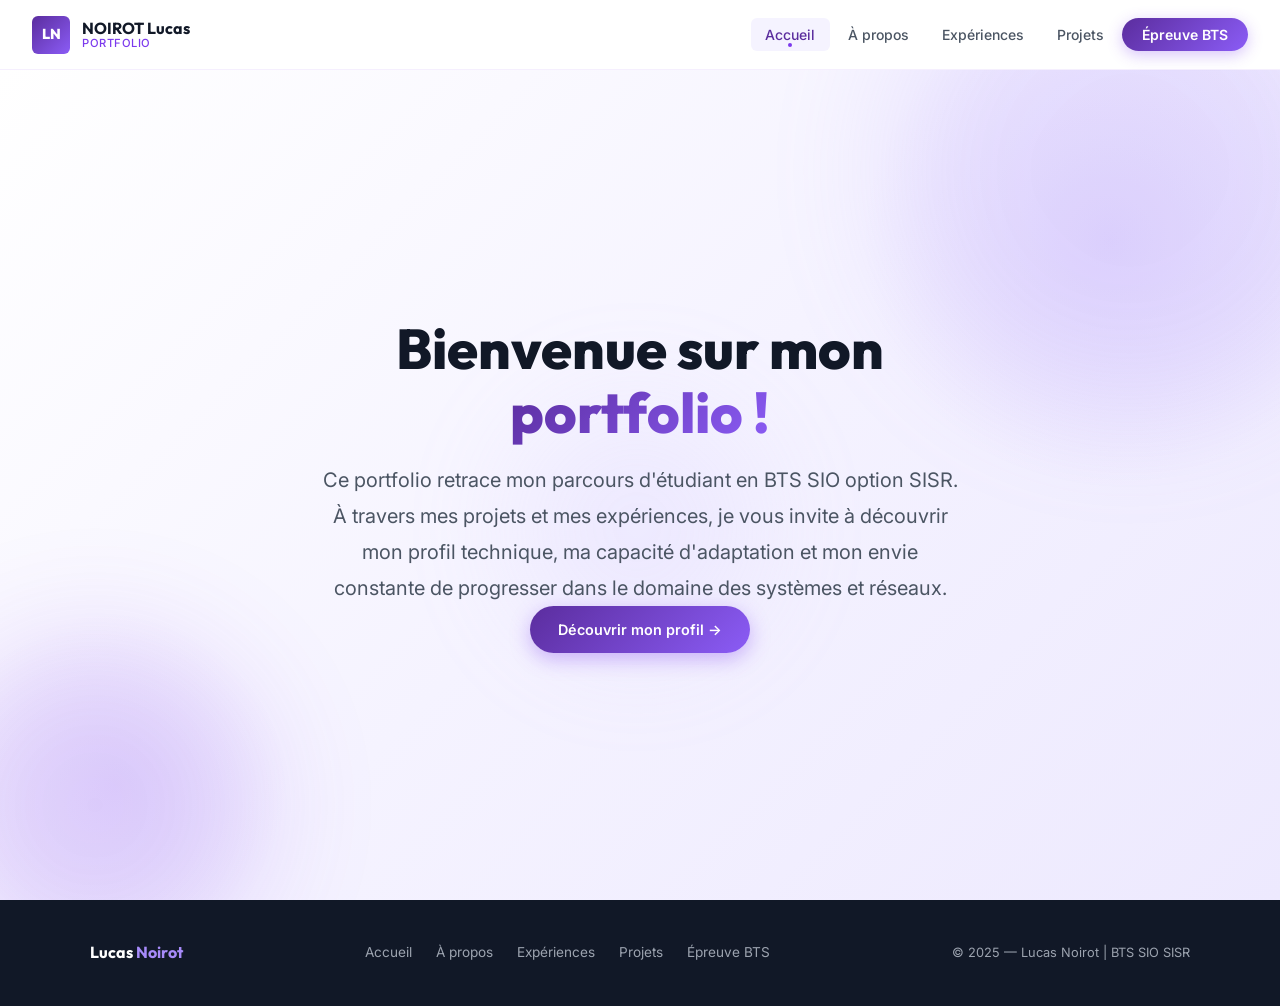
==== commit a3eeb49a: "Update index.html" ====
--- a/index.html
+++ b/index.html
@@ -39,9 +39,8 @@
 
   <main class="page">
 
-    <section class="hero" style="min-height: 55vh; padding: 3rem 2rem 2.5rem;">
+    <section class="hero">
       <div class="hero-container">
-        <div class="hero-badge">BTS SIO — Option SISR</div>
         <h1>Bienvenue sur mon<br/><span>portfolio !</span></h1>
         <p class="hero-sub">
           Ce portfolio retrace mon parcours d'étudiant en BTS SIO option SISR.
@@ -50,55 +49,12 @@
         </p>
         <div class="hero-actions">
           <a href="apropos.html" class="btn btn-primary">Découvrir mon profil →</a>
-          <a href="epreuve-bts.html" class="btn btn-outline">Épreuve BTS</a>
         </div>
       </div>
       <div class="hero-blobs">
         <div class="blob blob-1"></div>
         <div class="blob blob-2"></div>
         <div class="blob blob-3"></div>
-      </div>
-    </section>
-
-    <section style="padding: 3.5rem 2rem; background: #fff;">
-      <div class="container">
-        <p style="font-size: 0.95rem; color: #4b5563; font-weight: 500; margin-bottom: 2.5rem; border-left: 3px solid #7c3aed; padding-left: 1rem;">
-          Retrouvez ici toutes les informations sur mon parcours, mes compétences et mes réalisations.
-        </p>
-
-        <div style="display: grid; grid-template-columns: repeat(auto-fill, minmax(180px, 1fr)); gap: 1.5rem;">
-
-          <a href="apropos.html" style="display:flex; flex-direction:column; align-items:center; justify-content:center; gap:1rem; background:#fff; border:1px solid rgba(124,58,237,0.12); border-top:4px solid #7c3aed; border-radius:16px; padding:2rem 1rem; text-align:center; height:180px; text-decoration:none; color:inherit; box-shadow:0 1px 3px rgba(124,58,237,0.08); transition:all .25s ease;" onmouseover="this.style.transform='translateY(-6px)';this.style.boxShadow='0 20px 60px rgba(124,58,237,0.2)'" onmouseout="this.style.transform='';this.style.boxShadow='0 1px 3px rgba(124,58,237,0.08)'">
-            <span style="font-size:2.5rem;">👤</span>
-            <span style="font-family:'Outfit',sans-serif; font-size:1rem; font-weight:700; color:#111827;">Présentation</span>
-          </a>
-
-          <a href="apropos.html#etudes" style="display:flex; flex-direction:column; align-items:center; justify-content:center; gap:1rem; background:#fff; border:1px solid rgba(124,58,237,0.12); border-top:4px solid #7c3aed; border-radius:16px; padding:2rem 1rem; text-align:center; height:180px; text-decoration:none; color:inherit; box-shadow:0 1px 3px rgba(124,58,237,0.08); transition:all .25s ease;" onmouseover="this.style.transform='translateY(-6px)';this.style.boxShadow='0 20px 60px rgba(124,58,237,0.2)'" onmouseout="this.style.transform='';this.style.boxShadow='0 1px 3px rgba(124,58,237,0.08)'">
-            <span style="font-size:2.5rem;">🎓</span>
-            <span style="font-family:'Outfit',sans-serif; font-size:1rem; font-weight:700; color:#111827;">Études</span>
-          </a>
-
-          <a href="experiences.html" style="display:flex; flex-direction:column; align-items:center; justify-content:center; gap:1rem; background:#fff; border:1px solid rgba(124,58,237,0.12); border-top:4px solid #7c3aed; border-radius:16px; padding:2rem 1rem; text-align:center; height:180px; text-decoration:none; color:inherit; box-shadow:0 1px 3px rgba(124,58,237,0.08); transition:all .25s ease;" onmouseover="this.style.transform='translateY(-6px)';this.style.boxShadow='0 20px 60px rgba(124,58,237,0.2)'" onmouseout="this.style.transform='';this.style.boxShadow='0 1px 3px rgba(124,58,237,0.08)'">
-            <span style="font-size:2.5rem;">💼</span>
-            <span style="font-family:'Outfit',sans-serif; font-size:1rem; font-weight:700; color:#111827;">Expérience Pro</span>
-          </a>
-
-          <a href="projets.html" style="display:flex; flex-direction:column; align-items:center; justify-content:center; gap:1rem; background:#fff; border:1px solid rgba(124,58,237,0.12); border-top:4px solid #7c3aed; border-radius:16px; padding:2rem 1rem; text-align:center; height:180px; text-decoration:none; color:inherit; box-shadow:0 1px 3px rgba(124,58,237,0.08); transition:all .25s ease;" onmouseover="this.style.transform='translateY(-6px)';this.style.boxShadow='0 20px 60px rgba(124,58,237,0.2)'" onmouseout="this.style.transform='';this.style.boxShadow='0 1px 3px rgba(124,58,237,0.08)'">
-            <span style="font-size:2.5rem;">💻</span>
-            <span style="font-family:'Outfit',sans-serif; font-size:1rem; font-weight:700; color:#111827;">Projets Informatiques</span>
-          </a>
-
-          <a href="epreuve-bts.html" style="display:flex; flex-direction:column; align-items:center; justify-content:center; gap:1rem; background:#fff; border:1px solid rgba(124,58,237,0.12); border-top:4px solid #7c3aed; border-radius:16px; padding:2rem 1rem; text-align:center; height:180px; text-decoration:none; color:inherit; box-shadow:0 1px 3px rgba(124,58,237,0.08); transition:all .25s ease;" onmouseover="this.style.transform='translateY(-6px)';this.style.boxShadow='0 20px 60px rgba(124,58,237,0.2)'" onmouseout="this.style.transform='';this.style.boxShadow='0 1px 3px rgba(124,58,237,0.08)'">
-            <span style="font-size:2.5rem;">📋</span>
-            <span style="font-family:'Outfit',sans-serif; font-size:1rem; font-weight:700; color:#111827;">Épreuve BTS</span>
-          </a>
-
-          <a href="epreuve-bts.html#veille" style="display:flex; flex-direction:column; align-items:center; justify-content:center; gap:1rem; background:#fff; border:1px solid rgba(124,58,237,0.12); border-top:4px solid #7c3aed; border-radius:16px; padding:2rem 1rem; text-align:center; height:180px; text-decoration:none; color:inherit; box-shadow:0 1px 3px rgba(124,58,237,0.08); transition:all .25s ease;" onmouseover="this.style.transform='translateY(-6px)';this.style.boxShadow='0 20px 60px rgba(124,58,237,0.2)'" onmouseout="this.style.transform='';this.style.boxShadow='0 1px 3px rgba(124,58,237,0.08)'">
-            <span style="font-size:2.5rem;">🔍</span>
-            <span style="font-family:'Outfit',sans-serif; font-size:1rem; font-weight:700; color:#111827;">Veille Informatique</span>
-          </a>
-
-        </div>
       </div>
     </section>
 
